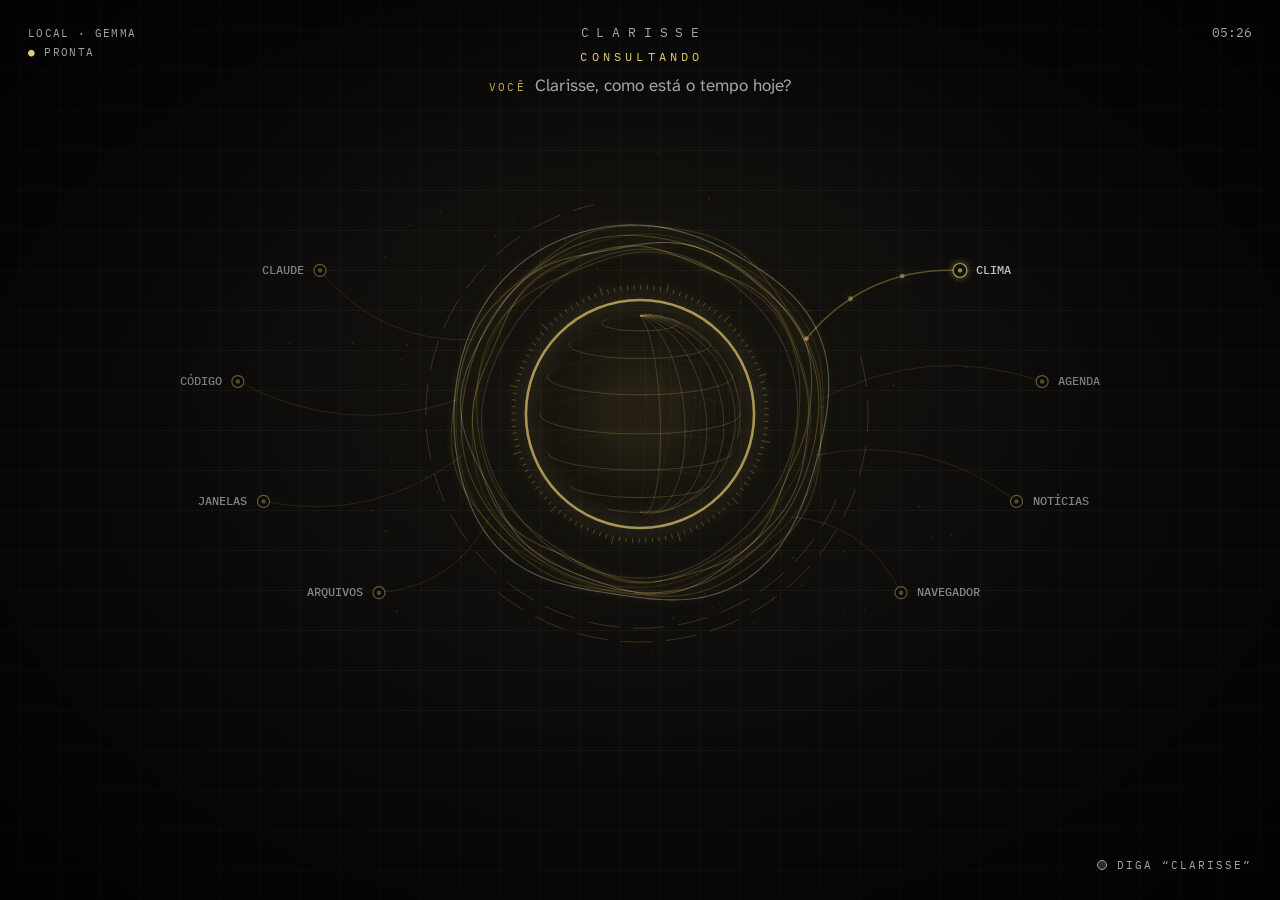
==== docs/prototipos/2026-10-01-orbe-e-cartoes.html @ b85127a7 "Prototipo do visual novo: anel com globo, constelacao de ferramentas e cartoes" ====
<!doctype html>
<html lang="pt-BR">
<head>
<meta charset="utf-8">
<meta name="viewport" content="width=device-width, initial-scale=1">
<title>Clarisse — protótipo</title>
<link rel="preconnect" href="https://fonts.googleapis.com">
<link rel="preconnect" href="https://fonts.gstatic.com" crossorigin>
<link href="https://fonts.googleapis.com/css2?family=Atkinson+Hyperlegible+Next:wght@400;600;700&family=IBM+Plex+Mono:wght@400;500&display=swap" rel="stylesheet">
<style>
  :root {
    --bg: #0A0A0A; --surface: #141416; --surface-2: #1C1C20; --line: #2A2A30;
    --text: #FFFFFF; --muted: #A3A3AA; --gold: #C9A84C; --gold-text: #E5C875;
    --sans: "Atkinson Hyperlegible Next", system-ui, sans-serif;
    --mono: "IBM Plex Mono", ui-monospace, monospace;
  }
  * { box-sizing: border-box; }
  html, body { margin: 0; height: 100%; }
  body {
    background: var(--bg); color: var(--text); font-family: var(--sans); overflow: hidden;
    background-image:
      radial-gradient(ellipse at 50% 42%, rgba(201,168,76,0.07), transparent 55%),
      linear-gradient(rgba(255,255,255,0.035) 1px, transparent 1px),
      linear-gradient(90deg, rgba(255,255,255,0.035) 1px, transparent 1px);
    background-size: 100% 100%, 40px 40px, 40px 40px;
    background-position: center, center, center;
  }
  body::after { /* vinheta */
    content: ""; position: fixed; inset: 0; pointer-events: none;
    background: radial-gradient(ellipse at center, transparent 45%, rgba(0,0,0,0.75) 100%);
  }
  canvas { position: fixed; inset: 0; width: 100%; height: 100%; }

  /* ---------- topo ---------- */
  .topo { position: fixed; top: 24px; left: 0; right: 0; text-align: center; z-index: 3; }
  .marca { font-family: var(--mono); letter-spacing: 0.6em; font-size: 13px; color: var(--muted); padding-left: 0.6em; }
  .estado {
    margin-top: 8px; font-family: var(--mono); font-size: 12px; letter-spacing: 0.35em;
    color: var(--gold-text); text-transform: uppercase; min-height: 16px; padding-left: 0.35em;
  }
  .hora { position: fixed; top: 24px; right: 28px; font-family: var(--mono); font-size: 13px; color: var(--muted); z-index: 3; font-variant-numeric: tabular-nums; }
  .canto { position: fixed; top: 24px; left: 28px; font-family: var(--mono); font-size: 11px; color: var(--muted); z-index: 3; letter-spacing: 0.12em; line-height: 1.7; }
  .canto b { color: var(--gold-text); font-weight: 500; }

  /* o que a pessoa disse */
  .voce {
    position: fixed; left: 50%; transform: translateX(-50%); top: 74px; z-index: 3;
    font-size: 17px; color: var(--muted); opacity: 0; transition: opacity .4s; white-space: nowrap;
  }
  .voce.visivel { opacity: 1; }
  .voce::before { content: "VOCÊ  "; font-family: var(--mono); font-size: 11px; letter-spacing: .2em; color: var(--gold); }

  /* ---------- cartão principal ---------- */
  .palco-cartao { position: fixed; inset: 0; display: grid; place-items: center; pointer-events: none; z-index: 4; }
  .cartao {
    position: relative; width: min(440px, 86vw); padding: 18px 20px 20px;
    background: rgba(20,20,22,0.82); backdrop-filter: blur(10px); -webkit-backdrop-filter: blur(10px);
    border: 1px solid var(--line); border-radius: 6px;
    opacity: 0; transform: translateY(24px) scale(.9); transition: opacity .45s ease, transform .55s cubic-bezier(.2,.9,.25,1.15);
  }
  .cartao.entrou { opacity: 1; transform: none; }
  .cartao.saindo { opacity: 0; transform: translateY(38vh) scale(.35); transition: opacity .6s ease, transform .7s cubic-bezier(.5,0,.75,0); }
  .cartao::before { /* traço dourado no topo */
    content: ""; position: absolute; left: 20px; right: 20px; top: -1px; height: 1px;
    background: linear-gradient(90deg, transparent, var(--gold), transparent);
  }
  /* cantoneiras de HUD */
  .cartao i { position: absolute; width: 10px; height: 10px; border-color: var(--gold); border-style: solid; opacity: .8; }
  .cartao i:nth-of-type(1) { top: -5px; left: -5px; border-width: 1px 0 0 1px; }
  .cartao i:nth-of-type(2) { top: -5px; right: -5px; border-width: 1px 1px 0 0; }
  .cartao i:nth-of-type(3) { bottom: -5px; left: -5px; border-width: 0 0 1px 1px; }
  .cartao i:nth-of-type(4) { bottom: -5px; right: -5px; border-width: 0 1px 1px 0; }
  .cartao-titulo { font-family: var(--mono); font-size: 11px; letter-spacing: .22em; text-transform: uppercase; color: var(--gold-text); display: flex; justify-content: space-between; }
  .cartao-titulo span:last-child { color: var(--muted); }
  .clima { display: flex; align-items: baseline; gap: 14px; margin: 10px 0 14px; }
  .clima-temp { font-family: var(--mono); font-size: 52px; font-weight: 500; line-height: 1; }
  .clima-cond { font-size: 18px; color: var(--muted); }
  .dias { display: grid; grid-template-columns: repeat(3, 1fr); gap: 8px; }
  .dia { background: var(--surface-2); border: 1px solid var(--line); border-radius: 4px; padding: 8px 10px; }
  .dia-nome { font-size: 13px; color: var(--muted); }
  .dia-num { font-family: var(--mono); font-size: 15px; margin-top: 2px; font-variant-numeric: tabular-nums; }
  .dia-chuva { font-family: var(--mono); font-size: 12px; color: var(--muted); }
  .lista { list-style: none; margin: 12px 0 0; padding: 0; }
  .lista li { display: flex; gap: 14px; padding: 9px 0; border-top: 1px solid var(--line); font-size: 17px; line-height: 1.35; }
  .lista li:first-child { border-top: 0; }
  .lista .marca-item { font-family: var(--mono); font-size: 14px; color: var(--gold-text); min-width: 46px; padding-top: 2px; font-variant-numeric: tabular-nums; }

  /* ---------- legenda da fala ---------- */
  .legenda {
    position: fixed; left: 50%; transform: translateX(-50%); bottom: 150px; z-index: 5;
    width: min(760px, 90vw); text-align: center; font-size: 24px; line-height: 1.4;
    text-shadow: 0 0 18px #000, 0 0 4px #000; opacity: 0; transition: opacity .3s;
  }
  .legenda.visivel { opacity: 1; }

  /* ---------- fileira de cartões ---------- */
  .fileira {
    position: fixed; left: 50%; transform: translateX(-50%); bottom: 22px; z-index: 3;
    display: flex; gap: 10px; max-width: 94vw;
  }
  .mini {
    width: 168px; padding: 10px 12px; background: rgba(20,20,22,0.85); border: 1px solid var(--line); border-radius: 6px;
    animation: chegar .6s cubic-bezier(.2,.9,.25,1.1);
  }
  .mini-titulo { font-family: var(--mono); font-size: 10px; letter-spacing: .18em; color: var(--gold-text); text-transform: uppercase; white-space: nowrap; overflow: hidden; text-overflow: ellipsis; }
  .mini-texto { font-size: 14px; margin-top: 4px; color: var(--muted); white-space: nowrap; overflow: hidden; text-overflow: ellipsis; }
  @keyframes chegar { from { opacity: 0; transform: translateY(30px) scale(.8); } }

  /* microfone */
  .mic {
    position: fixed; right: 28px; bottom: 28px; z-index: 3; display: flex; align-items: center; gap: 10px;
    font-family: var(--mono); font-size: 11px; letter-spacing: .18em; color: var(--muted); text-transform: uppercase;
  }
  .mic-ponto { width: 10px; height: 10px; border-radius: 50%; background: var(--line); border: 1px solid var(--muted); }
  body[data-estado="listening"] .mic-ponto { background: var(--gold); border-color: var(--gold); box-shadow: 0 0 12px var(--gold); }
  body[data-estado="listening"] .mic { color: var(--gold-text); }
</style>
</head>
<body data-estado="idle">
  <canvas id="nucleo" aria-hidden="true"></canvas>

  <header class="topo">
    <div class="marca">CLARISSE</div>
    <div class="estado" id="estado" role="status" aria-live="polite"></div>
  </header>
  <div class="canto">LOCAL · GEMMA<br><b>●</b> PRONTA</div>
  <div class="hora" id="hora"></div>
  <div class="voce" id="voce"></div>

  <div class="palco-cartao" id="palco-cartao"></div>
  <p class="legenda" id="legenda" aria-live="polite"></p>
  <div class="fileira" id="fileira"></div>
  <div class="mic"><span class="mic-ponto"></span><span id="mic-texto">Diga “Clarisse”</span></div>

<script>
"use strict";

/* Protótipo de 01/10/2026: anel com globo, filamentos e constelação de ferramentas; cartões que
   saem do anel e descem para a fileira. Dados fictícios, roteiro simulado em ciclo. */

/* =========================== núcleo (canvas) =========================== */

const tela = document.getElementById("nucleo");
const c = tela.getContext("2d");
let L, A, DPR, CX, CY, R;

const FERRAMENTAS = [
  { nome: "Clima", ang: -38 }, { nome: "Agenda", ang: -8 }, { nome: "Notícias", ang: 22 }, { nome: "Navegador", ang: 50 },
  { nome: "Claude", ang: 218 }, { nome: "Código", ang: 188 }, { nome: "Janelas", ang: 158 }, { nome: "Arquivos", ang: 130 },
].map((f) => ({ ...f, brilho: 0, ativo: false }));

function medir() {
  DPR = Math.min(window.devicePixelRatio || 1, 2);
  L = innerWidth; A = innerHeight;
  tela.width = L * DPR; tela.height = A * DPR;
  c.setTransform(DPR, 0, 0, DPR, 0, 0);
  CX = L / 2; CY = A * 0.46;
  R = Math.min(L * 0.5, A * 0.9) * 0.27;
  for (const f of FERRAMENTAS) {
    const a = (f.ang * Math.PI) / 180;
    f.x = CX + Math.cos(a) * R * 2.35;
    f.y = CY + Math.sin(a) * R * 1.35;
  }
}
addEventListener("resize", medir);
medir();

const DOURADO = [201, 168, 76], OURO_CLARO = [229, 200, 117];
const rgba = ([r, g, b], a) => `rgba(${r},${g},${b},${a})`;

let estado = "idle";
let nivel = 0;          // voz/microfone, 0..1
let agitacao = 0.05;    // deformação dos filamentos (suavizada)
let giro = 0;

const ALVOS = {
  idle:      { agit: 0.05, giro: 0.12, brilho: 0.55 },
  listening: { agit: 0.08, giro: 0.20, brilho: 0.85 },
  thinking:  { agit: 0.035, giro: 0.9, brilho: 0.75 },
  executing: { agit: 0.04, giro: 1.2, brilho: 0.8 },
  speaking:  { agit: 0.07, giro: 0.25, brilho: 1.0 },
};
let brilho = 0.55;

const FILAMENTOS = Array.from({ length: 9 }, (_, i) => ({
  f1: 2 + (i % 3), f2: 4 + ((i * 2) % 5), f3: 7 + (i % 2),
  p1: Math.random() * 6.28, p2: Math.random() * 6.28, p3: Math.random() * 6.28,
  v1: 0.3 + Math.random() * 0.5, v2: -0.2 - Math.random() * 0.6, v3: 0.5 + Math.random() * 0.4,
  escala: 0.92 + i * 0.022,
}));

function filamentos(t) {
  c.globalCompositeOperation = "lighter";
  const amp = agitacao + nivel * 0.12;
  for (const [i, f] of FILAMENTOS.entries()) {
    c.beginPath();
    for (let k = 0; k <= 200; k++) {
      const th = (k / 200) * Math.PI * 2;
      const d = Math.sin(f.f1 * th + t * f.v1 + f.p1) * 0.55
              + Math.sin(f.f2 * th + t * f.v2 + f.p2) * 0.3
              + Math.sin(f.f3 * th + t * f.v3 + f.p3) * 0.15 * (0.4 + nivel);
      const r = R * f.escala * (1 + amp * d);
      const x = CX + Math.cos(th + giro * 0.15) * r, y = CY + Math.sin(th + giro * 0.15) * r;
      k ? c.lineTo(x, y) : c.moveTo(x, y);
    }
    const a = (0.16 + 0.1 * (i % 3)) * brilho;
    c.strokeStyle = rgba(i % 4 === 0 ? [255, 255, 255] : DOURADO, a);
    c.lineWidth = 1.1;
    c.shadowColor = rgba(DOURADO, 0.9);
    c.shadowBlur = 10;
    c.stroke();
  }
  c.shadowBlur = 0;
  c.globalCompositeOperation = "source-over";
}

/* globo de arame girando dentro do anel */
function globo(t) {
  const rg = R * 0.58, inclina = -0.2;
  const ci = Math.cos(inclina), si = Math.sin(inclina);
  const proj = (x, y, z) => { const y2 = y * ci - z * si, z2 = y * si + z * ci; return [CX + x * rg, CY + y2 * rg, z2]; };
  c.lineWidth = 0.8;
  const desenha = (pts) => {
    for (let k = 1; k < pts.length; k++) {
      const [x0, y0, z0] = pts[k - 1], [x1, y1, z1] = pts[k];
      const z = (z0 + z1) / 2;
      c.strokeStyle = rgba(OURO_CLARO, (z > 0 ? 0.32 : 0.07) * brilho);
      c.beginPath(); c.moveTo(x0, y0); c.lineTo(x1, y1); c.stroke();
    }
  };
  for (let m = 0; m < 12; m++) { // meridianos
    const lam = (m / 12) * Math.PI + giro * 0.4;
    const pts = [];
    for (let k = 0; k <= 40; k++) {
      const phi = -Math.PI / 2 + (k / 40) * Math.PI;
      pts.push(proj(Math.cos(phi) * Math.sin(lam), Math.sin(phi), Math.cos(phi) * Math.cos(lam)));
    }
    desenha(pts);
  }
  for (let p = 1; p < 8; p++) { // paralelos
    const phi = -Math.PI / 2 + (p / 8) * Math.PI;
    const pts = [];
    for (let k = 0; k <= 60; k++) {
      const lam = (k / 60) * Math.PI * 2;
      pts.push(proj(Math.cos(phi) * Math.sin(lam), Math.sin(phi), Math.cos(phi) * Math.cos(lam)));
    }
    desenha(pts);
  }
}

/* anel dourado + escala de HUD */
function anel(t) {
  const g = c.createRadialGradient(CX, CY, R * 0.2, CX, CY, R * 0.75);
  g.addColorStop(0, rgba(DOURADO, 0.10 * brilho));
  g.addColorStop(1, "rgba(0,0,0,0)");
  c.fillStyle = g; c.beginPath(); c.arc(CX, CY, R * 0.75, 0, Math.PI * 2); c.fill();

  c.shadowColor = rgba(OURO_CLARO, 1); c.shadowBlur = 22 + nivel * 30;
  c.strokeStyle = rgba(OURO_CLARO, 0.9 * brilho); c.lineWidth = 2.6 + nivel * 2;
  c.beginPath(); c.arc(CX, CY, R * 0.66, 0, Math.PI * 2); c.stroke();
  c.shadowBlur = 0;

  // marcas de régua girando
  c.strokeStyle = rgba(DOURADO, 0.45 * brilho); c.lineWidth = 1;
  for (let k = 0; k < 120; k++) {
    const a = (k / 120) * Math.PI * 2 - giro * 0.6;
    const longo = k % 10 === 0;
    const r0 = R * 0.72, r1 = R * (longo ? 0.77 : 0.745);
    c.beginPath(); c.moveTo(CX + Math.cos(a) * r0, CY + Math.sin(a) * r0); c.lineTo(CX + Math.cos(a) * r1, CY + Math.sin(a) * r1); c.stroke();
  }
  // arcos tracejados em sentidos opostos
  c.setLineDash([R * 0.18, R * 0.08]);
  c.strokeStyle = rgba(DOURADO, 0.3 * brilho);
  c.beginPath(); c.arc(CX, CY, R * 1.24, giro * 0.8, giro * 0.8 + Math.PI * 1.3); c.stroke();
  c.beginPath(); c.arc(CX, CY, R * 1.32, -giro * 0.5, -giro * 0.5 + Math.PI * 0.8); c.stroke();
  c.setLineDash([]);
}

/* constelação de ferramentas */
function constelacao(t, dt) {
  c.font = "500 12px 'IBM Plex Mono', monospace";
  c.textBaseline = "middle";
  for (const f of FERRAMENTAS) {
    f.brilho += ((f.ativo ? 1 : 0) - f.brilho) * Math.min(1, dt * 5);
    const dx = f.x - CX, dy = f.y - CY, dist = Math.hypot(dx, dy);
    const bx = CX + (dx / dist) * R * 1.05, by = CY + (dy / dist) * R * 1.05;
    const mx = (f.x + bx) / 2 + dy * 0.12, my = (f.y + by) / 2 - dx * 0.12;

    c.strokeStyle = rgba(DOURADO, 0.14 + f.brilho * 0.6);
    c.lineWidth = 1 + f.brilho;
    c.beginPath(); c.moveTo(f.x, f.y); c.quadraticCurveTo(mx, my, bx, by); c.stroke();

    if (f.brilho > 0.05) { // pulsos de luz viajando até o núcleo
      for (let p = 0; p < 3; p++) {
        const u = ((t * 0.9 + p / 3) % 1);
        const x = (1 - u) ** 2 * f.x + 2 * (1 - u) * u * mx + u * u * bx;
        const y = (1 - u) ** 2 * f.y + 2 * (1 - u) * u * my + u * u * by;
        c.fillStyle = rgba(OURO_CLARO, f.brilho);
        c.shadowColor = rgba(OURO_CLARO, 1); c.shadowBlur = 12;
        c.beginPath(); c.arc(x, y, 2.4, 0, Math.PI * 2); c.fill();
        c.shadowBlur = 0;
      }
    }
    // nó
    c.fillStyle = "#0A0A0A";
    c.strokeStyle = rgba(f.brilho > 0.1 ? OURO_CLARO : DOURADO, 0.5 + f.brilho * 0.5);
    c.lineWidth = 1.2;
    c.shadowColor = rgba(OURO_CLARO, f.brilho); c.shadowBlur = 18 * f.brilho;
    c.beginPath(); c.arc(f.x, f.y, 6 + f.brilho * 2, 0, Math.PI * 2); c.fill(); c.stroke();
    c.shadowBlur = 0;
    c.fillStyle = rgba(OURO_CLARO, 0.35 + f.brilho * 0.65);
    c.beginPath(); c.arc(f.x, f.y, 2.2, 0, Math.PI * 2); c.fill();

    const esquerda = f.x < CX;
    c.textAlign = esquerda ? "right" : "left";
    c.fillStyle = f.brilho > 0.1 ? rgba([255, 255, 255], 0.6 + f.brilho * 0.4) : "rgba(163,163,170,0.8)";
    c.fillText(f.nome.toUpperCase(), f.x + (esquerda ? -16 : 16), f.y);
  }
}

/* poeira de partículas orbitando */
const POEIRA = Array.from({ length: 140 }, () => ({ a: Math.random() * 6.28, r: 0.8 + Math.random() * 0.9, v: 0.02 + Math.random() * 0.08, s: Math.random() * 1.3 + 0.3 }));
function poeira() {
  for (const p of POEIRA) {
    const a = p.a + giro * p.v * 3;
    c.fillStyle = rgba(DOURADO, 0.25 * brilho);
    c.fillRect(CX + Math.cos(a) * R * p.r * 1.25, CY + Math.sin(a) * R * p.r * 0.95, p.s, p.s);
  }
}

let antes = performance.now();
function quadro(agora) {
  const dt = Math.min(0.05, (agora - antes) / 1000); antes = agora;
  const t = agora / 1000;
  const alvo = ALVOS[estado];
  agitacao += (alvo.agit - agitacao) * dt * 3;
  brilho += (alvo.brilho - brilho) * dt * 3;
  giro += alvo.giro * dt;
  nivel = simularNivel(t);

  c.clearRect(0, 0, L, A);
  poeira();
  constelacao(t, dt);
  globo(t);
  anel(t);
  filamentos(t);
  requestAnimationFrame(quadro);
}
requestAnimationFrame(quadro);

/* =========================== interface =========================== */

const $ = (id) => document.getElementById(id);
const NOMES = { idle: "", listening: "Ouvindo", thinking: "Pensando", executing: "Consultando", speaking: "Falando" };

function mudarEstado(e) {
  estado = e;
  document.body.dataset.estado = e;
  $("estado").textContent = NOMES[e];
  $("mic-texto").textContent = e === "listening" ? "Ouvindo" : "Diga “Clarisse”";
}

function simularNivel(t) {
  if (estado === "speaking") return 0.35 + 0.35 * Math.abs(Math.sin(t * 7.3)) * (0.6 + 0.4 * Math.sin(t * 2.1));
  if (estado === "listening") return 0.15 + 0.25 * Math.abs(Math.sin(t * 5.1));
  return 0;
}

function relogio() {
  $("hora").textContent = new Date().toLocaleTimeString("pt-BR", { hour: "2-digit", minute: "2-digit" });
}
setInterval(relogio, 1000); relogio();

function el(tag, classe, texto) { const e = document.createElement(tag); if (classe) e.className = classe; if (texto != null) e.textContent = texto; return e; }

function montarCartao(dado) {
  const cartao = el("article", "cartao");
  for (let i = 0; i < 4; i++) cartao.append(el("i"));
  const titulo = el("div", "cartao-titulo");
  titulo.append(el("span", null, dado.titulo), el("span", null, dado.canto || ""));
  cartao.append(titulo);
  if (dado.tipo === "clima") {
    const linha = el("div", "clima");
    linha.append(el("span", "clima-temp", dado.temp), el("span", "clima-cond", dado.cond));
    const dias = el("div", "dias");
    for (const [nome, min, max, chuva] of dado.dias) {
      const d = el("div", "dia");
      d.append(el("div", "dia-nome", nome), el("div", "dia-num", `${min} · ${max}`), el("div", "dia-chuva", `chuva ${chuva}`));
      dias.append(d);
    }
    cartao.append(linha, dias);
  } else {
    const ul = el("ul", "lista");
    for (const [marca, texto] of dado.itens) {
      const li = el("li");
      li.append(el("span", "marca-item", marca), el("span", null, texto));
      ul.append(li);
    }
    cartao.append(ul);
  }
  return cartao;
}

function guardarNaFileira(dado) {
  const mini = el("div", "mini");
  mini.append(el("div", "mini-titulo", dado.titulo), el("div", "mini-texto", dado.resumo));
  $("fileira").append(mini);
  const minis = $("fileira").children;
  while (minis.length > 6) minis[0].remove();
}

/* =========================== roteiro simulado =========================== */

const ROTEIRO = [
  {
    voce: "Clarisse, como está o tempo hoje?", ferramenta: "Clima",
    legenda: "Em Campinas faz 26 graus agora, com sol entre nuvens. A máxima de hoje é 29.",
    cartao: { tipo: "clima", titulo: "Clima", canto: "Campinas", temp: "26°", cond: "Sol entre nuvens", resumo: "26° · sol entre nuvens",
      dias: [["Hoje", "18°", "29°", "10%"], ["Amanhã", "17°", "27°", "40%"], ["Sábado", "16°", "24°", "70%"]] },
  },
  {
    voce: "O que eu tenho na agenda hoje?", ferramenta: "Agenda",
    legenda: "Você tem três compromissos hoje. O próximo é às duas da tarde.",
    cartao: { tipo: "lista", titulo: "Agenda", canto: "hoje", resumo: "3 compromissos",
      itens: [["09:30", "Daily do time de produto"], ["14:00", "Revisão do layout novo"], ["16:30", "Conversa com o financeiro"]] },
  },
  {
    voce: "Quais as notícias de tecnologia?", ferramenta: "Notícias",
    legenda: "Separei as três manchetes principais de tecnologia de hoje.",
    cartao: { tipo: "lista", titulo: "Notícias", canto: "tecnologia", resumo: "3 manchetes",
      itens: [["01", "Manchete fictícia sobre chips de IA"], ["02", "Manchete fictícia sobre redes 6G"], ["03", "Manchete fictícia sobre carros elétricos"]] },
  },
  {
    voce: "Pede para o Claude revisar a PR de ontem", ferramenta: "Claude",
    legenda: "Pedi ao Claude. Ele vai revisar e eu aviso quando terminar.",
    cartao: { tipo: "lista", titulo: "Claude", canto: "em andamento", resumo: "revisando a PR",
      itens: [["→", "Revisar a PR de ontem"], ["◷", "Aviso quando terminar"]] },
  },
];

const espera = (ms) => new Promise((r) => setTimeout(r, ms));

async function cena(passo) {
  mudarEstado("listening");
  $("voce").classList.remove("visivel");
  await espera(1800);
  $("voce").textContent = passo.voce;
  $("voce").classList.add("visivel");
  mudarEstado("thinking");
  await espera(1100);
  const f = FERRAMENTAS.find((x) => x.nome === passo.ferramenta);
  f.ativo = true;
  mudarEstado("executing");
  await espera(1400);
  f.ativo = false;

  const cartao = montarCartao(passo.cartao);
  $("palco-cartao").append(cartao);
  requestAnimationFrame(() => requestAnimationFrame(() => cartao.classList.add("entrou")));
  mudarEstado("speaking");
  $("legenda").textContent = passo.legenda;
  $("legenda").classList.add("visivel");
  await espera(4800);

  $("legenda").classList.remove("visivel");
  cartao.classList.add("saindo");
  await espera(650);
  cartao.remove();
  guardarNaFileira(passo.cartao);
  mudarEstado("idle");
  $("voce").classList.remove("visivel");
  await espera(1800);
}

(async () => {
  await espera(1500);
  for (let i = 0; ; i = (i + 1) % ROTEIRO.length) await cena(ROTEIRO[i]);
})();
</script>
</body>
</html>
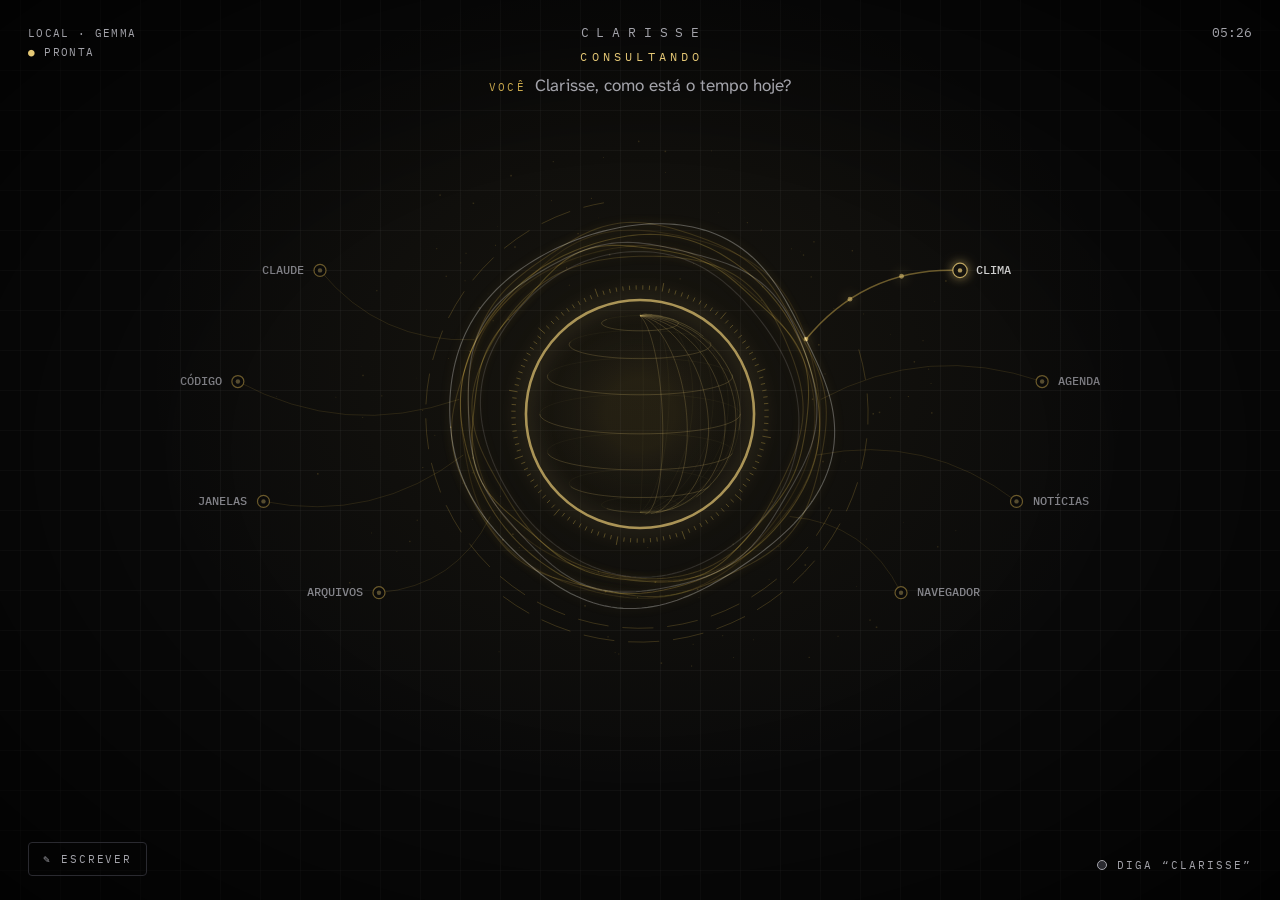
==== commit 9d8373b0: "Prototipo: botao Escrever abre o chat a direita e leva a Clarisse para a esquerda" ====
--- a/docs/prototipos/2026-10-01-orbe-e-cartoes.html
+++ b/docs/prototipos/2026-10-01-orbe-e-cartoes.html
@@ -114,6 +114,48 @@
   .mic-ponto { width: 10px; height: 10px; border-radius: 50%; background: var(--line); border: 1px solid var(--muted); }
   body[data-estado="listening"] .mic-ponto { background: var(--gold); border-color: var(--gold); box-shadow: 0 0 12px var(--gold); }
   body[data-estado="listening"] .mic { color: var(--gold-text); }
+
+  /* ---------- escrita opcional: o chat abre à direita e a Clarisse vai para a esquerda ---------- */
+  body { --chat: 0px; }
+  body.com-chat { --chat: min(400px, 40vw); }
+  .topo, .palco-cartao { right: var(--chat); transition: right .45s ease; }
+  .voce, .legenda, .fileira { left: calc((100vw - var(--chat)) / 2); transition: left .45s ease, opacity .3s; }
+  .hora { right: calc(28px + var(--chat)); transition: right .45s ease; }
+  .mic { right: calc(28px + var(--chat)); transition: right .45s ease; }
+  .legenda { width: min(760px, calc(90vw - var(--chat))); }
+
+  .botao-escrever {
+    position: fixed; left: 28px; bottom: 24px; z-index: 6;
+    display: flex; align-items: center; gap: 8px; padding: 9px 14px;
+    background: transparent; color: var(--muted); border: 1px solid var(--line); border-radius: 4px;
+    font-family: var(--mono); font-size: 11px; letter-spacing: .18em; text-transform: uppercase; cursor: pointer;
+  }
+  .botao-escrever:hover, .botao-escrever:focus-visible { color: var(--gold-text); border-color: var(--gold); outline: none; }
+  body.com-chat .botao-escrever { color: var(--gold-text); border-color: var(--gold); }
+
+  .chat {
+    position: fixed; top: 0; right: 0; bottom: 0; width: min(400px, 40vw); z-index: 7;
+    display: flex; flex-direction: column;
+    background: rgba(20,20,22,0.92); backdrop-filter: blur(12px); -webkit-backdrop-filter: blur(12px);
+    border-left: 1px solid var(--line);
+    transform: translateX(100%); transition: transform .45s ease; visibility: hidden;
+  }
+  body.com-chat .chat { transform: none; visibility: visible; }
+  .chat-topo { display: flex; justify-content: space-between; align-items: center; padding: 20px 20px 14px; border-bottom: 1px solid var(--line); }
+  .chat-topo span { font-family: var(--mono); font-size: 11px; letter-spacing: .22em; color: var(--gold-text); }
+  .chat-fechar { background: none; border: 0; color: var(--muted); font-size: 22px; cursor: pointer; line-height: 1; }
+  .chat-fechar:hover { color: var(--text); }
+  .chat-falas { flex: 1; overflow-y: auto; padding: 16px 20px; display: flex; flex-direction: column; gap: 10px; }
+  .chat-falas p { margin: 0; padding: 10px 12px; border-radius: 6px; font-size: 16px; line-height: 1.4; max-width: 88%; }
+  .fala-voce { align-self: flex-end; background: var(--surface-2); border: 1px solid var(--line); }
+  .fala-clarisse { align-self: flex-start; border: 1px solid rgba(201,168,76,0.35); }
+  .chat-form { padding: 14px 20px 20px; border-top: 1px solid var(--line); }
+  .chat-form input {
+    width: 100%; padding: 12px 14px; background: var(--bg); color: var(--text);
+    border: 1px solid var(--line); border-radius: 4px; font: inherit; font-size: 16px;
+  }
+  .chat-form input:focus { outline: none; border-color: var(--gold); }
+  .chat-dica { margin: 8px 0 0; font-size: 12px; color: var(--muted); }
 </style>
 </head>
 <body data-estado="idle">
@@ -132,6 +174,21 @@
   <div class="fileira" id="fileira"></div>
   <div class="mic"><span class="mic-ponto"></span><span id="mic-texto">Diga “Clarisse”</span></div>
 
+  <button type="button" class="botao-escrever" id="escrever" aria-expanded="false" aria-controls="chat">✎ Escrever</button>
+
+  <aside class="chat" id="chat" aria-label="Escrever para a Clarisse">
+    <div class="chat-topo">
+      <span>CONVERSA</span>
+      <button type="button" class="chat-fechar" id="fechar-chat" aria-label="Fechar a escrita">×</button>
+    </div>
+    <section class="chat-falas" id="falas" role="log" aria-live="polite"></section>
+    <form class="chat-form" id="formulario" autocomplete="off">
+      <label for="texto" style="position:absolute;left:-9999px">Escrever para a Clarisse</label>
+      <input id="texto" maxlength="2000" placeholder="Escreva e aperte Enter">
+      <p class="chat-dica">A voz continua ligada. Feche aqui para voltar só à voz.</p>
+    </form>
+  </aside>
+
 <script>
 "use strict";
 
@@ -148,14 +205,21 @@
   { nome: "Clima", ang: -38 }, { nome: "Agenda", ang: -8 }, { nome: "Notícias", ang: 22 }, { nome: "Navegador", ang: 50 },
   { nome: "Claude", ang: 218 }, { nome: "Código", ang: 188 }, { nome: "Janelas", ang: 158 }, { nome: "Arquivos", ang: 130 },
 ].map((f) => ({ ...f, brilho: 0, ativo: false }));
+
+let chatAtual = 0;  // largura do chat aberto, animada
 
 function medir() {
   DPR = Math.min(window.devicePixelRatio || 1, 2);
   L = innerWidth; A = innerHeight;
   tela.width = L * DPR; tela.height = A * DPR;
   c.setTransform(DPR, 0, 0, DPR, 0, 0);
-  CX = L / 2; CY = A * 0.46;
-  R = Math.min(L * 0.5, A * 0.9) * 0.27;
+  posicionar();
+}
+
+function posicionar() {
+  const livre = L - chatAtual;
+  CX = livre / 2; CY = A * 0.46;
+  R = Math.min(livre * 0.5, A * 0.9) * 0.27;
   for (const f of FERRAMENTAS) {
     const a = (f.ang * Math.PI) / 180;
     f.x = CX + Math.cos(a) * R * 2.35;
@@ -337,6 +401,11 @@
   brilho += (alvo.brilho - brilho) * dt * 3;
   giro += alvo.giro * dt;
   nivel = simularNivel(t);
+  const chatAlvo = document.body.classList.contains("com-chat") ? Math.min(400, L * 0.4) : 0;
+  if (Math.abs(chatAlvo - chatAtual) > 0.5) {
+    chatAtual += (chatAlvo - chatAtual) * Math.min(1, dt * 7);
+    posicionar();
+  }
 
   c.clearRect(0, 0, L, A);
   poeira();
@@ -440,10 +509,43 @@
 
 const espera = (ms) => new Promise((r) => setTimeout(r, ms));
 
+/* ---------- escrita opcional ---------- */
+
+const fila = [];  // pedidos escritos passam na frente do roteiro
+
+function abrirChat(aberto) {
+  document.body.classList.toggle("com-chat", aberto);
+  $("escrever").setAttribute("aria-expanded", String(aberto));
+  if (aberto) setTimeout(() => $("texto").focus(), 300);
+}
+
+function adicionarFala(quem, texto) {
+  const p = el("p", `fala-${quem}`, texto);
+  $("falas").append(p);
+  $("falas").scrollTop = $("falas").scrollHeight;
+}
+
+$("escrever").addEventListener("click", () => abrirChat(!document.body.classList.contains("com-chat")));
+$("fechar-chat").addEventListener("click", () => abrirChat(false));
+$("formulario").addEventListener("submit", (e) => {
+  e.preventDefault();
+  const texto = $("texto").value.trim();
+  if (!texto) return;
+  $("texto").value = "";
+  fila.push({
+    voce: texto, ferramenta: "Claude", escrito: true,
+    legenda: "No protótipo eu só repito: aqui entraria a resposta de verdade.",
+    cartao: { tipo: "lista", titulo: "Resposta", canto: "escrita", resumo: texto, itens: [["›", texto]] },
+  });
+});
+
 async function cena(passo) {
-  mudarEstado("listening");
-  $("voce").classList.remove("visivel");
-  await espera(1800);
+  if (!passo.escrito) {
+    mudarEstado("listening");
+    $("voce").classList.remove("visivel");
+    await espera(1800);
+  }
+  adicionarFala("voce", passo.voce);
   $("voce").textContent = passo.voce;
   $("voce").classList.add("visivel");
   mudarEstado("thinking");
@@ -458,6 +560,7 @@
   $("palco-cartao").append(cartao);
   requestAnimationFrame(() => requestAnimationFrame(() => cartao.classList.add("entrou")));
   mudarEstado("speaking");
+  adicionarFala("clarisse", passo.legenda);
   $("legenda").textContent = passo.legenda;
   $("legenda").classList.add("visivel");
   await espera(4800);
@@ -474,7 +577,11 @@
 
 (async () => {
   await espera(1500);
-  for (let i = 0; ; i = (i + 1) % ROTEIRO.length) await cena(ROTEIRO[i]);
+  for (let i = 0; ; ) {
+    if (fila.length) { await cena(fila.shift()); continue; }
+    await cena(ROTEIRO[i]);
+    i = (i + 1) % ROTEIRO.length;
+  }
 })();
 </script>
 </body>
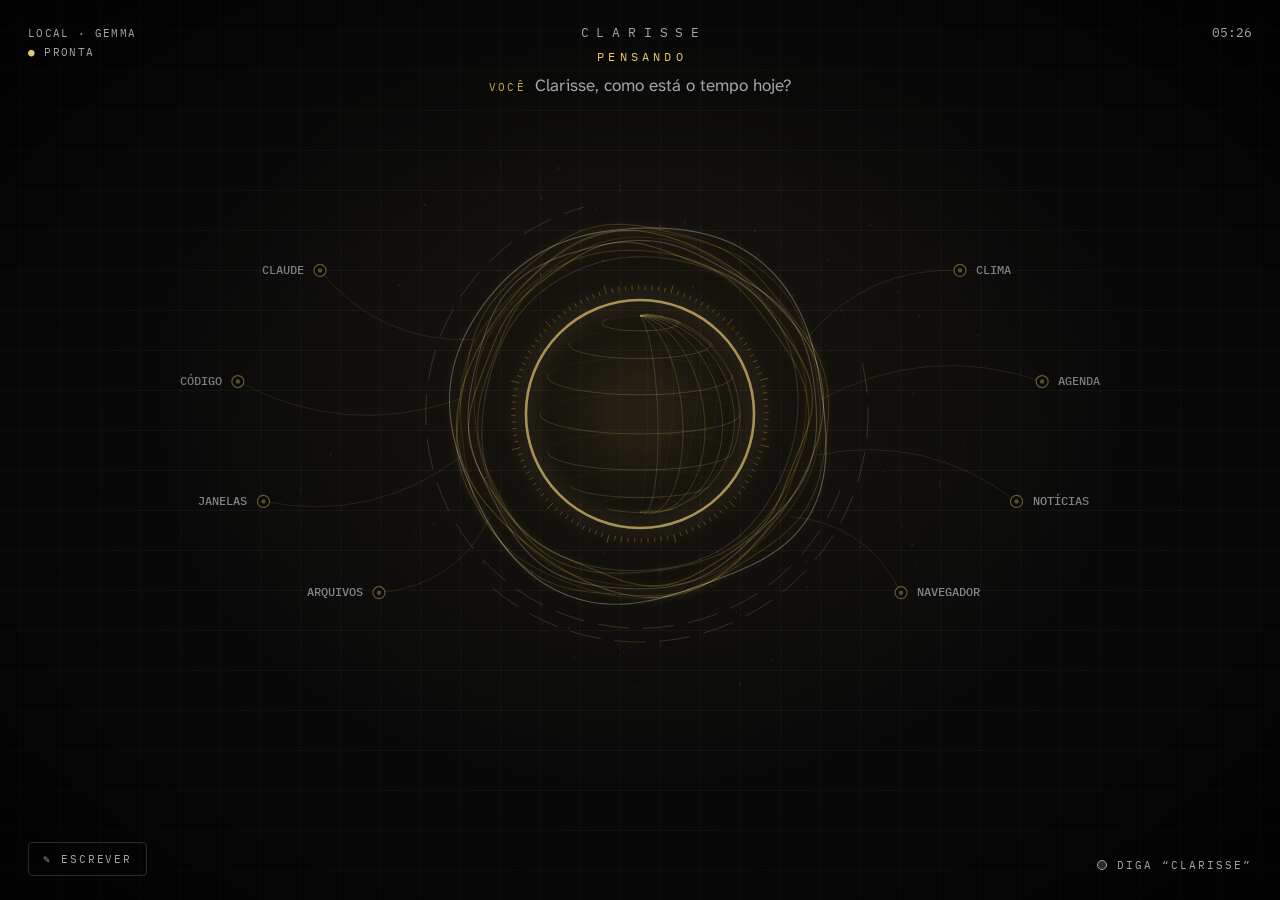
==== commit af82b3a3: "Prototipo: noticia escolhida por voz ou clique vira bloco de leitura" ====
--- a/docs/prototipos/2026-10-01-orbe-e-cartoes.html
+++ b/docs/prototipos/2026-10-01-orbe-e-cartoes.html
@@ -114,6 +114,30 @@
   .mic-ponto { width: 10px; height: 10px; border-radius: 50%; background: var(--line); border: 1px solid var(--muted); }
   body[data-estado="listening"] .mic-ponto { background: var(--gold); border-color: var(--gold); box-shadow: 0 0 12px var(--gold); }
   body[data-estado="listening"] .mic { color: var(--gold-text); }
+
+  /* ---------- notícia escolhida: o cartão vira bloco de leitura ---------- */
+  .cartao { pointer-events: auto; }
+  .lista li.clicavel { cursor: pointer; border-radius: 4px; transition: background .2s; }
+  .lista li.clicavel:hover { background: rgba(201,168,76,0.08); }
+  .lista li.escolhida { background: rgba(201,168,76,0.14); }
+  .cartao.leitura {
+    width: min(720px, calc(92vw - var(--chat)));
+    transition: width .5s ease, opacity .45s ease, transform .55s cubic-bezier(.2,.9,.25,1.15);
+  }
+  .leitura-corpo { max-height: 34vh; overflow-y: auto; scrollbar-width: thin; scrollbar-color: var(--line) transparent; }
+  .leitura-foto {
+    height: 170px; margin: 14px 0 16px; border-radius: 4px; border: 1px solid var(--line);
+    background: linear-gradient(135deg, #1C1C20, #2A2A30 60%, rgba(201,168,76,0.25));
+    display: grid; place-items: center; color: var(--muted); font-family: var(--mono); font-size: 11px; letter-spacing: .2em;
+  }
+  .leitura-titulo { margin: 0 0 8px; font-size: 26px; line-height: 1.25; font-weight: 700; }
+  .leitura-sub { margin: 0 0 16px; font-size: 17px; color: var(--muted); }
+  .leitura-corpo p {
+    margin: 0 0 14px; font-size: 19px; line-height: 1.6; color: rgba(255,255,255,0.45);
+    border-left: 2px solid transparent; padding-left: 12px; transition: color .3s, border-color .3s;
+  }
+  .leitura-corpo p.lendo { color: var(--text); border-left-color: var(--gold); }
+  .leitura-corpo p.lido { color: rgba(255,255,255,0.7); }
 
   /* ---------- escrita opcional: o chat abre à direita e a Clarisse vai para a esquerda ---------- */
   body { --chat: 0px; }
@@ -460,11 +484,12 @@
     cartao.append(linha, dias);
   } else {
     const ul = el("ul", "lista");
-    for (const [marca, texto] of dado.itens) {
-      const li = el("li");
+    dado.itens.forEach(([marca, texto], indice) => {
+      const li = el("li", dado.clicavel ? "clicavel" : null);
+      li.dataset.indice = indice;
       li.append(el("span", "marca-item", marca), el("span", null, texto));
       ul.append(li);
-    }
+    });
     cartao.append(ul);
   }
   return cartao;
@@ -495,9 +520,10 @@
   },
   {
     voce: "Quais as notícias de tecnologia?", ferramenta: "Notícias",
-    legenda: "Separei as três manchetes principais de tecnologia de hoje.",
-    cartao: { tipo: "lista", titulo: "Notícias", canto: "tecnologia", resumo: "3 manchetes",
+    legenda: "Separei três manchetes de tecnologia. Quer que eu leia alguma? É só dizer o número.",
+    cartao: { tipo: "lista", titulo: "Notícias", canto: "tecnologia", resumo: "3 manchetes", clicavel: true,
       itens: [["01", "Manchete fictícia sobre chips de IA"], ["02", "Manchete fictícia sobre redes 6G"], ["03", "Manchete fictícia sobre carros elétricos"]] },
+    leitura: { fala: "Lê a segunda", indice: 1 },
   },
   {
     voce: "Pede para o Claude revisar a PR de ontem", ferramenta: "Claude",
@@ -508,6 +534,74 @@
 ];
 
 const espera = (ms) => new Promise((r) => setTimeout(r, ms));
+
+/* Matérias fictícias: na Clarisse de verdade o texto vem do próprio feed do g1. */
+const MATERIAS = [
+  { titulo: "Manchete fictícia sobre chips de IA", subtitulo: "Texto de exemplo para o protótipo.", fonte: "g1 · tecnologia",
+    paragrafos: ["Primeiro parágrafo de exemplo, lido em voz alta pela Clarisse.", "Segundo parágrafo de exemplo.", "Terceiro parágrafo de exemplo."] },
+  { titulo: "Manchete fictícia sobre redes 6G", subtitulo: "Testes da nova geração de redes móveis começam em laboratório.", fonte: "g1 · tecnologia",
+    paragrafos: [
+      "Este é um texto de exemplo. Na Clarisse de verdade, aqui entra a matéria inteira que já vem no feed do g1, sem abrir o site.",
+      "Enquanto ela lê, o parágrafo da vez fica aceso e o bloco rola sozinho, para você acompanhar com os olhos se quiser.",
+      "Os parágrafos já lidos ficam em cinza claro. Dizer “para” interrompe a leitura a qualquer momento.",
+      "No fim da matéria, o bloco volta a ser um cartão e desce para a fileira, como os outros.",
+    ] },
+  { titulo: "Manchete fictícia sobre carros elétricos", subtitulo: "Texto de exemplo para o protótipo.", fonte: "g1 · tecnologia",
+    paragrafos: ["Primeiro parágrafo de exemplo.", "Segundo parágrafo de exemplo."] },
+];
+
+/* Espera a pessoa escolher clicando numa manchete; sem clique, segue a escolha falada do roteiro. */
+function esperarEscolha(cartao, ms) {
+  return new Promise((resolver) => {
+    const tempo = setTimeout(() => { cartao.removeEventListener("click", clique); resolver(null); }, ms);
+    function clique(e) {
+      const li = e.target.closest("li[data-indice]");
+      if (!li) return;
+      clearTimeout(tempo);
+      cartao.removeEventListener("click", clique);
+      resolver(Number(li.dataset.indice));
+    }
+    cartao.addEventListener("click", clique);
+  });
+}
+
+function abrirLeitura(cartao, m) {
+  cartao.classList.add("leitura");
+  cartao.querySelector(".lista").remove();
+  cartao.querySelector(".cartao-titulo span:last-child").textContent = m.fonte;
+  const corpo = el("div", "leitura-corpo");
+  m.paragrafos.forEach((t) => corpo.append(el("p", null, t)));
+  cartao.append(el("div", "leitura-foto", "FOTO DA MATÉRIA"), el("h2", "leitura-titulo", m.titulo), el("p", "leitura-sub", m.subtitulo), corpo);
+  return [...corpo.children];
+}
+
+async function lerNoticia(cartao, passo) {
+  const clicada = await esperarEscolha(cartao, 3500);
+  const indice = clicada ?? passo.leitura.indice;
+  const fala = clicada == null ? passo.leitura.fala : `(clicou na notícia ${indice + 1})`;
+  $("legenda").classList.remove("visivel");
+  if (clicada == null) {
+    mudarEstado("listening");
+    await espera(1500);
+  }
+  $("voce").textContent = fala;
+  $("voce").classList.add("visivel");
+  adicionarFala("voce", fala);
+  cartao.querySelector(`li[data-indice="${indice}"]`).classList.add("escolhida");
+  mudarEstado("thinking");
+  await espera(800);
+
+  const materia = MATERIAS[indice];
+  const paragrafos = abrirLeitura(cartao, materia);
+  mudarEstado("speaking");
+  adicionarFala("clarisse", `Lendo: ${materia.titulo}`);
+  for (const p of paragrafos) {
+    p.classList.add("lendo");
+    p.scrollIntoView({ block: "nearest", behavior: "smooth" });
+    await espera(Math.max(2600, p.textContent.split(" ").length * 230));
+    p.classList.replace("lendo", "lido");
+  }
+}
 
 /* ---------- escrita opcional ---------- */
 
@@ -564,6 +658,7 @@
   $("legenda").textContent = passo.legenda;
   $("legenda").classList.add("visivel");
   await espera(4800);
+  if (passo.leitura) await lerNoticia(cartao, passo);
 
   $("legenda").classList.remove("visivel");
   cartao.classList.add("saindo");
@@ -577,7 +672,8 @@
 
 (async () => {
   await espera(1500);
-  for (let i = 0; ; ) {
+  // ?cena=3 começa direto pelas notícias
+  for (let i = (Number(new URLSearchParams(location.search).get("cena")) || 1) - 1; ; ) {
     if (fila.length) { await cena(fila.shift()); continue; }
     await cena(ROTEIRO[i]);
     i = (i + 1) % ROTEIRO.length;
